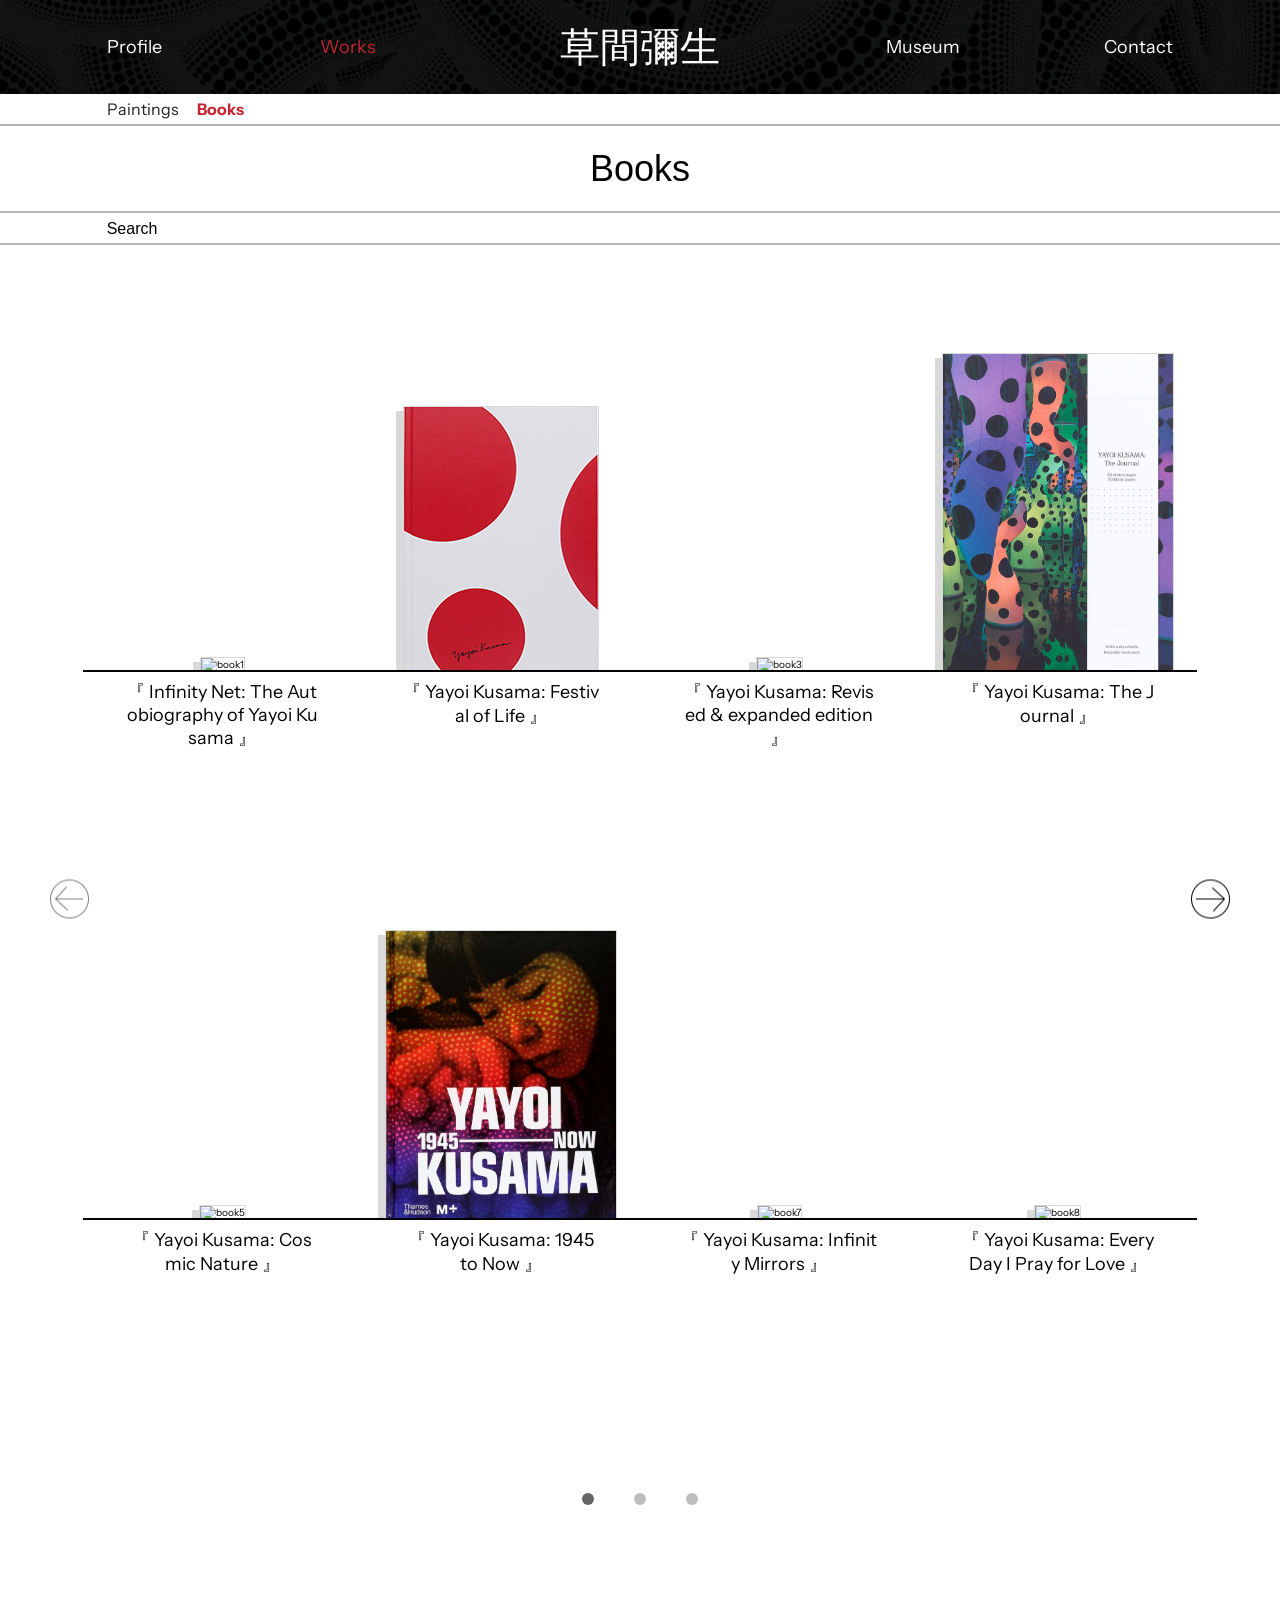
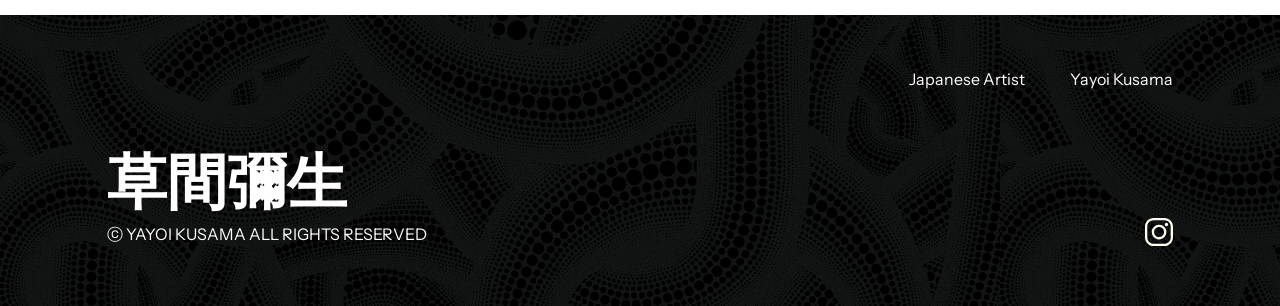
==== sub2-1.html @ afc90d20 "yayoi" ====
<!DOCTYPE html>
<html lang="en">
  <head>
    <meta charset="UTF-8" />
    <meta name="viewport" content="width=device-width, initial-scale=1.0" />
    <title>Books</title>
    <!-- 파비콘 넣기 -->
    <link rel="shortcut icon" href="./images/favicon.ico" />
    <!-- 메인 CSS -->
    <link rel="stylesheet" href="./css/sub2-books.css" />
       <!-- Link Swiper's CSS -->
    <link
      rel="stylesheet"
      href="https://cdn.jsdelivr.net/npm/swiper@11/swiper-bundle.min.css"
    />

    <!-- Swiper JS -->
    <script src="https://cdn.jsdelivr.net/npm/swiper@11/swiper-bundle.min.js"></script>
        <script type="module" src="./js/common.js"></script>
    <script src="./js/JSbooks.js" defer></script>
  </head>
  <body>
    <!-- //////////////////////////////////////////////// -->
    <!-- 1. 상단영역 -->
    <header class="top inbox">
      <div id="spart-menu">
        <nav class="spart-menu inbox">
        <ul>
              <li class="on">
                <a href="sub1.html">Profile</a>
              </li>
              <li>
                <a href="sub2.html">Works</a>
              </li>
              <li>
                <a href="index.html">
                <h1>草間彌生</h1></a>
              </li>
              <li>
                <a href="sub3-1-1visitinfo.html">Museum</a>
              </li>
              <li>
                <a href="index.html#contact-area">Contact
                </a>

              </li>
            </ul>
        </nav>
      </div>

      <!--tit2 제목 -->

      <div class="tit2 inbox">
      <section class="line1">
          <a href="sub2.html">Paintings</a>
        <a href="sub2-1.html">Books</a>
        </section>

<section class="line2">
        <h2>Books</h2></section>

   <section class="line3">
      <form class="search-form">
        <input 
            type="text" 
            placeholder="Search" 
            name="q" 
            id="search-input"
        />
        <button type="submit">검색</button> 
    </form>
        </section>
    </header>

    <div class="book-part inabox">
      <!-- 컨텐츠영역 -->

      <div class="wrap">
        <!-- <section class="booksbox"> 
<ul class="list">
    <li class="book">
    </li>
    <li class="booktxt">
      <h3>제목</h3>
    </li>
  
  </ul>

  </section>  -->
      </div>

      <!-- <div class="section">
      <button class="modal-btn" onclick="openModal()">모달 열기</button>
    </div> -->

      <div id="modal" class="modal">
        <div class="modal-content">
          <span class="close" onclick="closeModal()">&times;</span>
          <div class="flex">
            <section class="modal-img">
              <div
                style="
                  --swiper-navigation-color: #fff;
                  --swiper-pagination-color: #fff;
                "
                class="swiper mySwiper2">
                <div class="swiper-wrapper">
                  <div class="swiper-slide">
                    <div class="big">
                      <img src="./images/book2.jpg" />
                    </div>
                  </div>
                  <div class="swiper-slide">
                    <div class="big">
                      <img src="./images/book2-1.jpg" />
                    </div>
                  </div>
                  <div class="swiper-slide">
                    <div class="big">
                      <img src="./images/book2-2.jpg" />
                    </div>
                  </div>
                  <div class="swiper-slide">
                    <div class="big">
                      <img src="./images/book2-3.jpg" />
                    </div>
                  </div>
                  <!-- <div class="swiper-slide">
          <div class="big">
            <img src="./images/book1.jpg" />
          </div>
        </div> -->
                </div>
                <div class="swiper-button-next"></div>
                <div class="swiper-button-prev"></div>
              </div>
              <div thumbsSlider="" class="swiper mySwiper">
                <div class="swiper-wrapper">
                  <div class="swiper-slide">
                    <div class="small">
                      <img src="./images/book2.jpg" />
                    </div>
                  </div>
                  <div class="swiper-slide">
                    <div class="small">
                      <img src="./images/book2-1.jpg" />
                    </div>
                  </div>
                  <div class="swiper-slide">
                    <div class="small">
                      <img src="./images/book2-2.jpg" />
                    </div>
                  </div>
                  <div class="swiper-slide">
                    <div class="small">
                      <img src="./images/book2-3.jpg" />
                    </div>
                  </div>
                  <!-- <div class="swiper-slide">
          <div class="small">
            <img src="./images/book1.jpg" />
          </div>
        </div> -->
                </div>
              </div>
            </section>

            <!-- 오른쪽 글씨부분 -->
            <!-- <div class="modal-scroll"> -->
            <section class="modal-tit">
              <h3>『 Yayoi Kusama: Festival of Life 』</h3>
              <!-- 두번째줄 -->
              <div class="txtbox">
                <div class="box box1">
                  <strong>Author. </strong>
                  <p class="author">Yayoi Kusama, Jenni SorkinPublisher.</p>
                </div>
                <div class="box box-2">
                  <strong>Publisher. </strong>
                  <p class="publisher">David Zwirner</p>
                </div>
              </div>
              <!-- txtbox 끝 -->

              <div class="box3">
                <strong>Detail </strong>
                <p class="detail">
                  Yayoi Kusama's art is sensual, utopian, and original, and
                  despite its highly personal nature, is loved by diverse
                  audiences around the world. Throughout her career, Kusama has
                  broken down the traditional boundaries between work, artist,
                  and viewer. From paintings to performances, room-sized
                  installations, sculptural installations, literature, film,
                  fashion, design, and interventions within existing
                  architectural structures. Kusama's work ranges beyond major
                  art movements of the late 20th century, including Pop Art and
                  Minimalism. Her work radiates vitality and passion, and is
                  autobiographical and at times confessional. Kusama's work
                  conveys the vitality of a living artist through her work.
                  "Yayoi Kusama: Festival of Life" is an exhibition catalogue
                  covering Kusama's exhibition held at the Chelsea branch of
                  David Zwirner Gallery in New York in late 2017. Includes her
                  iconic “My Eternal Soul” series, new large-scale floral
                  sculptures, polka-dotted environments, and two infinity
                  mirrored rooms. The book offers fresh perspectives on Kusama's
                  work, including new scholarly research and posters by Jenni
                  Sorkin.
                </p>
              </div>
            </section>
          </div>
        </div>
      </div>
      <!-- 모달버튼끝 -->

      <div class="abtn ab1">
        <img src="images/left_btn.png" alt="왼쪽이동버튼" />
      </div>
      <div class="abtn ab2">
        <img src="images/right_btn.png" alt="오른쪽이동버튼" />
      </div>

      <div class="paging-list">
        <div class="dots">
          <span class="dot" data-val="1"></span>
          <span class="dot" data-val="2"></span>
          <span class="dot" data-val="3"></span>
        </div>
      </div>  <!-- paging-list -->
    </div>
    <!-- ///////////////////////////////////////////// -->
      <!-- 6. 하단영역 -->
    <div id="bottom-area">
      <footer class="bottom-area inbox">
        <div class="bottompd">
          <h2 class="temp-tit blind">하단영역</h2>
          <div class="bottom-info-right">
            <h3>Japanese Artist</h3>
            <p>Yayoi Kusama</p>
          </div>

          <section class="bottom-flx">
            <div class="bottom-info">
              <ul>
                <li>
                  <h1>草間彌生</h1>
                </li>
                <li>
                  <p>ⓒ YAYOI KUSAMA ALL RIGHTS RESERVED</p>
                </li>
              </ul>

              <a href="#" target="_blank" id="sns">
                <img src="./images/ico-insta.svg" id="insta" />
              </a>
            </div>
          </section>
        </div>
      </footer>
    </div>
  </body>
</html>
---- css/sub2-books.css ----
@charset "utf-8";
/* 서브 페이지 CSS - sub.css */

/* 공통 외부 CSS 불러오기 */
/* @import url(경로/파일명); */

/* 상단 하단 공통모듈 */
@import url(./common.css);

@import url(./core.css);
/* 초기화CSS */
@import url(./reset.css);

/* 공사중 표시 */
body * {
  outline: 2px dashed #ccc;
}

/***************** 메인 CSS ********************/

/* 제목파트 */
.tit2 .inbox {
  max-width: 1360px;
}
/* 하위메뉴 호버시 */
.line1 > a:hover {
  color: #c52531;
  font-weight: bold;
}

.line1 a.active {
    color: #c52531;
    font-weight: bold;
    background-color: transparent;
}

.line1 {
  display: flex;
  height: 30px;
  border-bottom: 2px solid #b3b3b5;
  align-items: center;
  gap: 18px;
  font-size: 1.6rem;
  /* ?? */
  padding-left: calc(100% / 12);
}

.line2 {
  font-size: 3.6rem;
  text-align: center;
  align-content: center;
  height: 85px;
  border-bottom: 2px solid #b3b3b5;
}

.line3 {
  height: 30px;
  border-bottom: 2px solid #b3b3b5;
  align-content: center;
  margin-bottom: 45px;
  padding-left: calc(100% / 12);
}

/* ////////////////////////////////////////// */

/* for문 전에 */
/*.painting-part ul.cont-box {
    gap: 21.4vh 4.5vh;
}
.cont-box{
    display: flex;
    flex-wrap: wrap;
    height: 100%;
    
}
.painting-part li {
  컨텐츠 세로 배치 
  display: flex;
  flex-direction: column;
  justify-content: space-around;
  align-items: center;
    width: calc((100% - 4.5vh * 2) / 3); */

/* 전체 화면구성 
    aspect-ratio: 340 / 455;
    box-shadow: 0 0 10px #ccc;
    box-sizing: border-box;
    padding: 24px 20px;
    cursor: pointer;}

    .cont-box img{
      max-width: 340px;
    }
    .cont-box h3{
     text-align: center;
     font-size: 1.8rem;
     } */

/* .booksbox {
  max-width: 1360px;
  margin: 0 auto;
}
   */
.wrap {
  max-width: 1114px;
  margin: 0 auto;
}

/* 내부 플렉스박스 */
.booksbox {
  display: flex;
  /* width: calc((100% - -97.5vh * 3) / 4); */
  /* 랩핑박스 - 줄바꿈됨 */
  flex-wrap: wrap;
  justify-content: space-around;
  /* 사이간격: gap */
  /* gap: 위아래 양쪽 */
  overflow: hidden;
}

.wrap ul {
  /* 한줄에 3개 오는 설정값을 찾음 */
  /* width: calc((100% - 4.5vh*3) / 4); */
  aspect-ratio: 266 / 548;
  cursor: pointer;
  text-align: center;

  /* 이미지,글자 셋팅 */
  display: flex;
  flex-direction: column;
  /* justify-content: flex-end; */
  align-items: center;

  /* 패딩, 보더를 크기에 포함하기 : bxb */
  box-sizing: border-box;
  gap: 20px;
}

.abtn {
  position: absolute;
  top: 50%;
  transform: translateY(-50%);
}

.ab1 {
  left: 50px;
}

.ab2 {
  right: 50px;
}

.book {
  width: 266px;
  height: 380px;
  display: flex;
  justify-content: center;
  align-items: end;
  /* 책 그림자 */
  overflow: hidden;
}
.list {
  position: relative;
  /* 부모자격 */
}
.list::after {
  content: "";
  position: absolute;
  top: 380px;
  /* width: 1140px; */
  width: 200%;
  height: 1.5px;
  z-index: 999;
  background-color: black;
}
/* 이미지태그를 배경처럼 넣기 */
.wrap img {
  max-width: 230px;
  border: 1px solid #d9d9d9;
  /* height: 100%; */
  object-fit: cover;
  /* object-fit속성
            이미지를 해당박스에서 이미지처럼
            넘치는 부분을 적당히 잘라서 안보이게하며
            비율 유지를 할 수 있게 해주는 속성
            그 값으로 cover를 사용함! */
  box-shadow: -7px 5px 0px 0 #d9d9d9;
  transform: translateY(5px);
  transition: all 0.3s;
}

.section:hover .book {
  transform: translateY(-20px);
  overflow: visible;
}
.booktxt {
  width: 266px;
  height: 167px;
}
.wrap h3 {
     padding: 10px 35px 0;
    font-size: 1.8rem;
    max-width: 198px;
    text-align: center;
    word-break: break-all;
}

/* 버튼박스 */
.btns-box {
  position: absolute;
  bottom: 5%;
  left: 50%;
  transform: translate(-50%, 0);
  display: flex;
  gap: 5vw;
}

.dots {
  position: relative;
  text-align: center;
  margin: 107px;
}

.dot {
  cursor: pointer;
  height: 12px;
  width: 12px;
  background-color: #bdbdbd;
  border-radius: 50%;
  display: inline-block;
  margin: 0 19px;
}

.active,
.dot:hover {
  background-color: #666666;
}

/* 모달시작 */
.swiper {
  width: 100%;
  height: 100%;
}

.swiper-slide {
  text-align: center;
  font-size: 18px;
  background: #fff;
  display: flex;
  justify-content: center;
  align-items: center;
}

.swiper-slide img {
  display: block;
  width: 100%;
  height: 100%;
  object-fit: cover;
}

.swiper {
  width: 100%;
  height: 300px;
  margin-left: auto;
  margin-right: auto;
}

.swiper-slide {
  background-size: cover;
  background-position: center;
}

.mySwiper2 {
  height: 400px;
  /* width: 100%; */
}
section.modal-img {
  padding-top: 60px;
  width: 50%;
  box-sizing: border-box;
}
.mySwiper {
  height: auto;
  width: 558px;
}

.mySwiper .swiper-slide {
  width: 70px !important;
  height: 100%;
  /* opacity: 0.4; */
}

.swiper-button-next,
.swiper-button-prev {
  color: #000000 !important;
}

/* .mySwiper .swiper-slide-thumb-active {
      opacity: 1;
    } */

.swiper-slide.swiper-slide-visible.swiper-slide-fully-visible {
  width: 100px !important;
}

.swiper-slide img {
  display: block;
  width: 100%;
  height: 100%;
  object-fit: cover;
}
.big{
  height: 100%;
}
.big > img {
  display: inline;
  width: auto;
  height: 100%;
  object-fit: contain;
}

  .small {
    width: auto;
    height: 50px;
}

.small > img {
 object-fit: contain;
}

.swiper-free-mode>.swiper-wrapper {
      margin: 25px 0 0 0 ! important;
    height: auto;
}

/* 4. 모달 스타일 */
.modal {
  display: none;
  position: fixed;
  z-index: 1000;
  left: 0;
  top: 0;
  width: 100%;
  height: 100%;
  background-color: rgba(0, 0, 0, 0.5);
  animation: fadeIn 0.3s ease;
}

.modal-content {
  background-color: white;
  margin: 10% auto;
  /* padding: 30px; */
  /* padding: 30px 0 30px 0; */
  /* border-radius: 10px; */
  border: #000000 solid 1px;
  width: 90%;
  max-width: 1114px;
  height: 560px;
  position: relative;
  animation: slideIn 0.3s ease;
  /* overflow: auto; */
  user-select: none;
}
.modal-content::before {
  content: "";
  width: 1px;
  position: absolute;
  height: 100%;
  left: 50%;
  top: 0;
  background-color: #000000;
  z-index: 999;
}

.flex {
  display: flex;
}

.modal-content > .flex {
  position: relative;
  height: 560px;
  display: flex;
  flex-direction: row;
  z-index: 1;
}

/* section.modal-img {
    position: fixed;
} */

/* .modal-content::after {
  content: "";
  position: absolute;
  inset: 0;
  border: 30px solid #ffffff;
  box-sizing: border-box;
  z-index: 2;
  pointer-events: none;
} */

.modal-tit {
  /* position: absolute; */
  /* left: 50%; */
  /* width: 50%; */
  position: relative;
  height: 100%;
  overflow: auto;
  justify-content: center;
  align-items: center;
  flex-direction: column;
  text-align: center;
  /* margin: 35px 0 25px 30px; */
  /* padding-bottom: 30px; */
  /* box-sizing: border-box; */
}

.modal-tit > h3 {
  font-size: 3.2rem;
  padding: 60px 30px 45px;
  margin: 0;
}
section.modal-tit::before {
    content: "";
    display: block;
    position: sticky;
    top: 0;
    left: 0;
    width: 100%;
    height: 30px;
    background-color: #fff;
}
section.modal-tit::after {
  content: "";
  display: block;
  position: sticky;
  bottom: 0;
  left: 0;
  width: 100%;
  height: 30px;
  background-color: #fff;
}

.txtbox {
  display: flex;
  flex-direction: column;
  gap: 16px;
  padding-bottom: 2.3vw;
  border-bottom: #000 solid 1px;
}
.box {
  display: flex;
  margin-left: 30px;
}
.box3 {
  display: flex;
  flex-direction: column;
  gap: 16px;
  text-align: left;
  padding-top: 30px;
  margin-left: 30px;
  /* * 문단 깔끔하게 정렬하는 코드 */
  text-align: justify;
  /* *단어 깨져서 보이게 */
  /* word-break: break-all; */
  /* padding-bottom: 30px; */
}

.box3 > p {
  margin-right: 15px;
  line-height: 1.4;
}
strong {
  font-size: 1.8rem;
  min-width: 90px;
  text-align: left;
  margin-right: 15px;
  align-content: center;
}

.close {
  color: #aaa;
  float: right;
  font-size: 28px;
  font-weight: bold;
  cursor: pointer;
  position: absolute;
right: 20px;
  top: 0;
  z-index: 3;
}

.close:hover {
  color: #000;
}

.modal-btn {
  position: absolute;
  left: 50%;
  transform: translate(-50%, 0);
  background: transparent;
  border: none;
  width: 100%;
  height: 100%;
  cursor: pointer;
  /* transition: background 0.3s ease; */
  z-index: 999;
}
.disabled {
  /* 투명도를 50%로 설정합니다. */
  opacity: 0.5;

  /* 마우스 이벤트도 무시하게 하려면 (필요한 경우) */
  /* pointer-events: none; */
}

.detail>p {
    padding-bottom: 28px;
}

/* .detail>p 중 마지막에 오는 p태그는 padding-bottom 0로 변경
 */

.detail>p:last-child {
    padding-bottom: 0;
}

.search-form>button {
  display: none;
}

.disabled {
  /* 투명도를 50%로 설정합니다. */
  opacity: 0.5;

  /* 마우스 이벤트도 무시하게 하려면 (필요한 경우) */
  /* pointer-events: none; */
}
.search-form {
    /* 폼의 너비나 위치를 .line3 스타일에 맞춰 조정하세요. */
    width: 100%;
 
    margin: 0 auto; /* 중앙 정렬 */
    text-align: center;
}

/* 검색 입력 칸 스타일 */
#search-input {
    /* **핵심: 테두리와 배경 제거** */
    border: none;             /* 테두리 제거 */
    /* 얇은 밑줄만 남기기 (깔끔함) */
    background: transparent;  /* 배경 투명하게 */
    outline: none;            /* 포커스 시 생기는 파란색 테두리 제거 */
    
    /* 너비 및 텍스트 스타일 */
    width: 100%;
    padding: 10px 0;         /* 상하 패딩만 남기고 좌우는 0 */
    font-size: 1.2em;
    color: #333;             /* 글자색 */
}

/* 포커스 시 밑줄 색상 변경 (선택 사항: 사용자 피드백) */
#search-input:focus {
    border-bottom-color: #c52531; /* 포커스 시 강조 색상 적용 */
}

/* Placeholder 스타일링 (브라우저별 접두사 필요) */
#search-input::placeholder {
    color: #000000;
    font-size: 1.6rem;
    opacity: 1; /* 파이어폭스에서 투명도 문제 해결 */
}
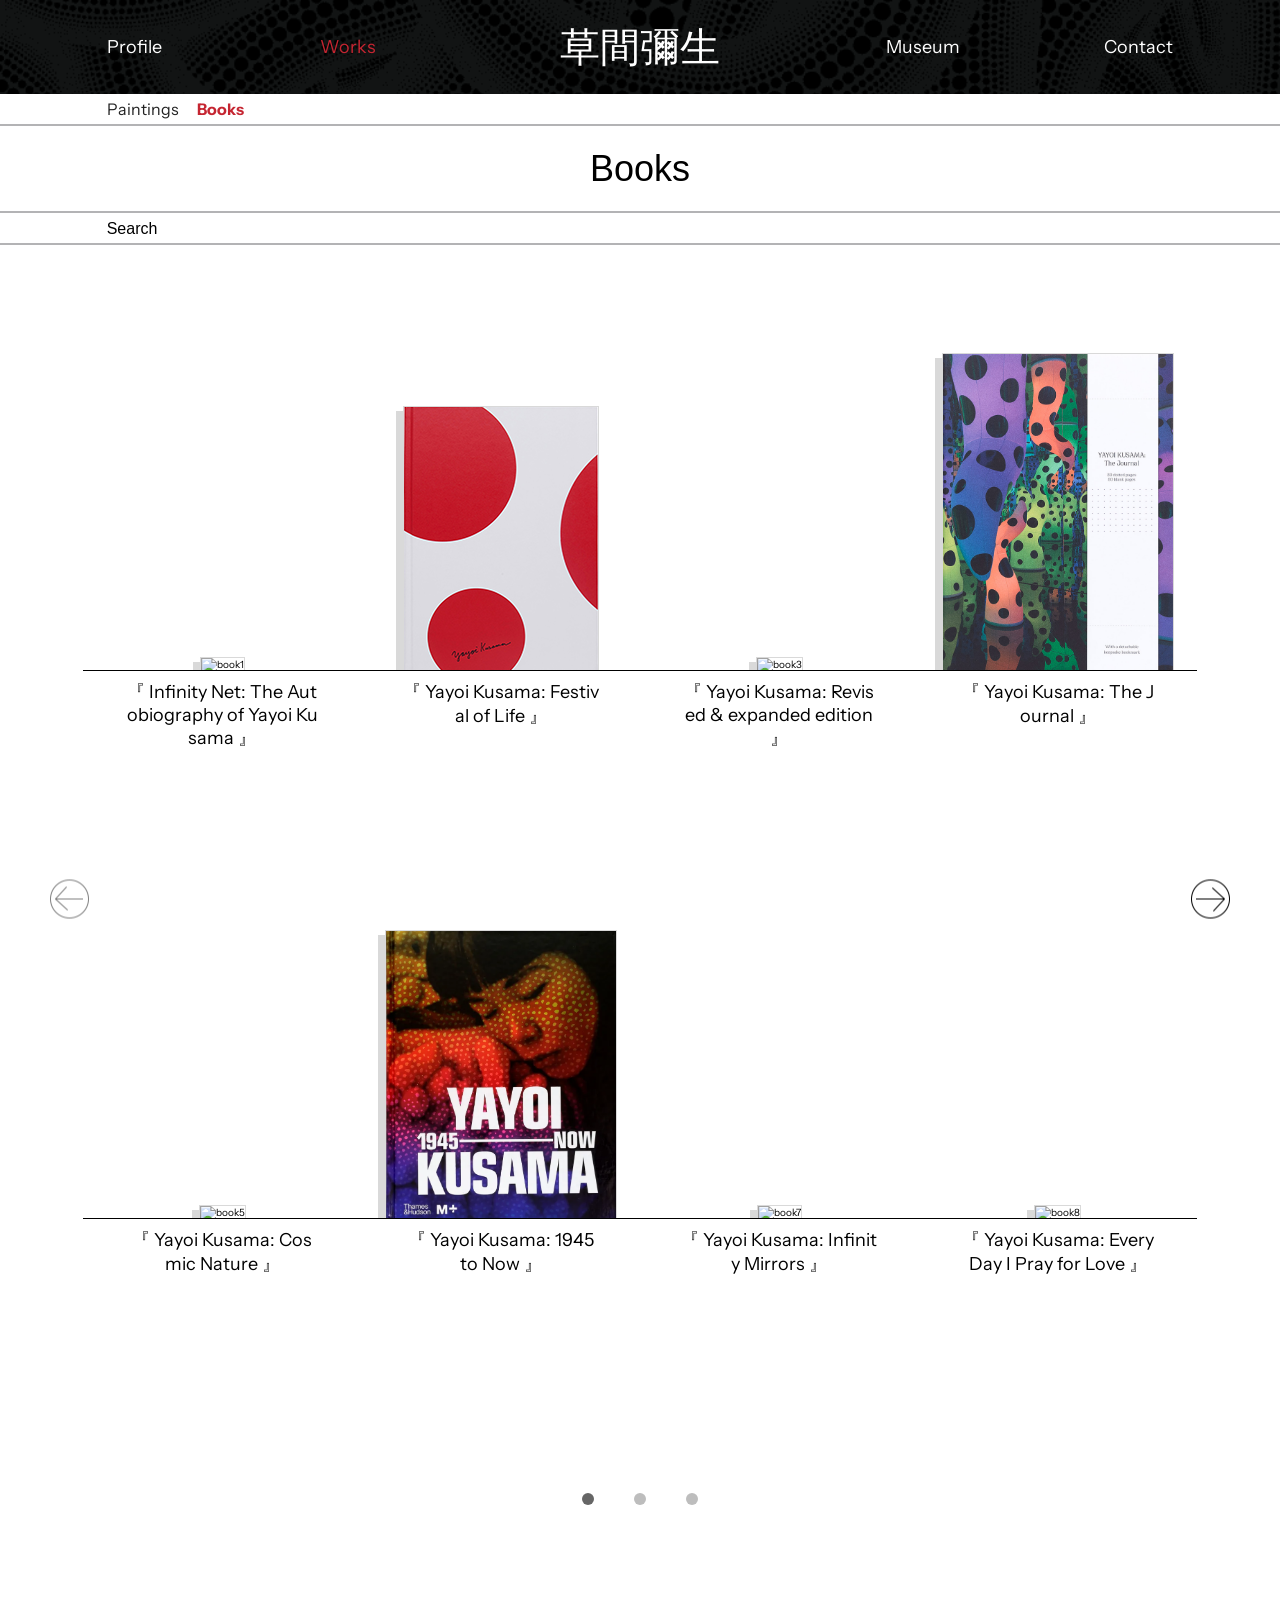
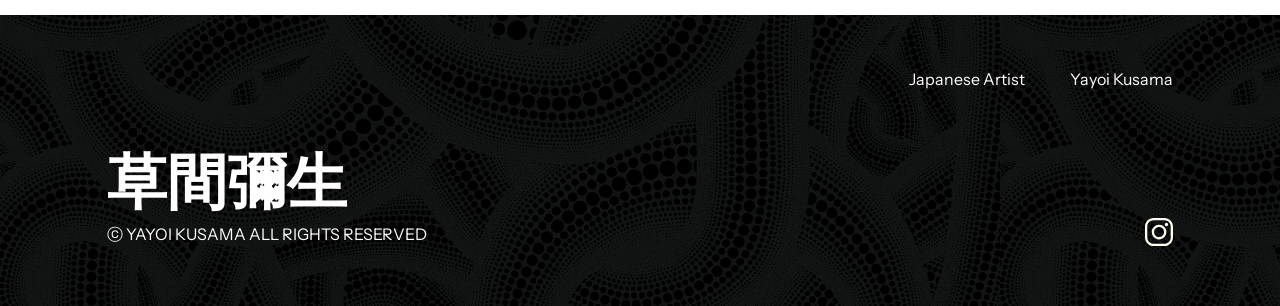
==== commit 99347f2b: "." ====
--- a/sub2-1.html
+++ b/sub2-1.html
@@ -1,4 +1,4 @@
-<!DOCTYPE html>
+<!doctype html>
 <html lang="en">
   <head>
     <meta charset="UTF-8" />
@@ -6,93 +6,147 @@
     <title>Books</title>
     <!-- 파비콘 넣기 -->
     <link rel="shortcut icon" href="./images/favicon.ico" />
+    <!-- 폰트어썸 CDN CSS -->
+    <link
+      rel="stylesheet"
+      href="https://cdnjs.cloudflare.com/ajax/libs/font-awesome/6.2.0/css/all.min.css"
+    />
     <!-- 메인 CSS -->
     <link rel="stylesheet" href="./css/sub2-books.css" />
-       <!-- Link Swiper's CSS -->
+    <!-- Link Swiper's CSS -->
     <link
       rel="stylesheet"
       href="https://cdn.jsdelivr.net/npm/swiper@11/swiper-bundle.min.css"
     />
-
     <!-- Swiper JS -->
     <script src="https://cdn.jsdelivr.net/npm/swiper@11/swiper-bundle.min.js"></script>
-        <script type="module" src="./js/common.js"></script>
+    <script type="module" src="./js/common.js"></script>
     <script src="./js/JSbooks.js" defer></script>
   </head>
   <body>
     <!-- //////////////////////////////////////////////// -->
-    <!-- 1. 상단영역 -->
-    <header class="top inbox">
-      <div id="spart-menu">
-        <nav class="spart-menu inbox">
-        <ul>
-              <li class="on">
-                <a href="sub1.html">Profile</a>
-              </li>
-              <li>
-                <a href="sub2.html">Works</a>
-              </li>
-              <li>
-                <a href="index.html">
-                <h1>草間彌生</h1></a>
-              </li>
-              <li>
-                <a href="sub3-1-1visitinfo.html">Museum</a>
-              </li>
-              <li>
-                <a href="index.html#contact-area">Contact
-                </a>
-
-              </li>
-            </ul>
-        </nav>
-      </div>
-
-      <!--tit2 제목 -->
-
+    <!-- 1. 상단 네비게이션 (fixed - header 밖에 독립) -->
+    <div id="spart-menu">
+      <nav class="spart-menu inbox">
+        <div id="spart-menu2" class="center-box">
+          <ul>
+            <li>
+              <a href="sub1.html" class="mob">Profile</a>
+            </li>
+            <li>
+              <a href="sub2.html" class="mob">Works</a>
+            </li>
+            <li>
+              <a href="index.html"><h1>草間彌生</h1></a>
+            </li>
+            <li>
+              <a href="sub3-1-1visitinfo.html" class="mob">Museum</a>
+            </li>
+            <li>
+              <a href="index.html#contact-area" class="mob">Contact</a>
+            </li>
+          </ul>
+
+          <!-- 모바일용 메뉴박스 -->
+          <section class="menu-box inbox">
+            <div class="menu-group">
+              <nav class="gnb-menu">
+                <ul class="gnb-list">
+                  <li><a href="index.html">Home</a></li>
+                  <li><a href="sub1.html">Profile</a></li>
+                  <li class="sub">
+                    <a href="sub2.html">Works</a>
+                    <div class="sub2">
+                      <div><a href="sub2.html">Paintings</a></div>
+                      <div><a href="sub2-1.html">Books</a></div>
+                    </div>
+                  </li>
+                  <li class="sub">
+                    <a href="sub3-1-1visitinfo.html">Museum</a>
+                    <div class="sub2">
+                      <div>
+                        <a href="sub3-1-1visitinfo.html" class="visitmenu"
+                          >Visit</a
+                        >
+                        <i class="fa-solid fa-chevron-down"></i>
+                        <aside class="sub-list">
+                          <ul class="two-line">
+                            <li><a href="#">Visit Information</a></li>
+                            <li><a href="#">Facilities</a></li>
+                            <li><a href="#">About</a></li>
+                          </ul>
+                        </aside>
+                      </div>
+                      <div>
+                        <a href="sub3-2-1exh.html" class="exhibitionmenu"
+                          >Exhibition</a
+                        >
+                        <i class="fa-solid fa-chevron-down"></i>
+                        <aside class="sub-list">
+                          <ul class="two-line">
+                            <li><a href="#">Current Exhibition</a></li>
+                            <li><a href="#">Past Exhibition</a></li>
+                          </ul>
+                        </aside>
+                      </div>
+                    </div>
+                  </li>
+                  <li><a href="index.html#contact-area">Contact</a></li>
+                </ul>
+              </nav>
+            </div>
+          </section>
+          <!-- 모바일용 끝 -->
+
+          <!-- 햄버거/닫기 버튼 그룹 -->
+          <div class="menubtn-group">
+            <button class="menubtn-search">
+              <i class="fa-solid fa-magnifying-glass"></i>
+            </button>
+            <button class="menubtn-ham">
+              <i class="fa-solid fa-bars"></i>
+              <i class="fa-solid fa-xmark"></i>
+            </button>
+          </div>
+        </div>
+      </nav>
+    </div>
+    <!-- spart-menu 끝 -->
+
+    <!-- //////////////////////////////////////////////// -->
+    <!-- 2. 서브 헤더 (tit2) -->
+    <header class="top">
       <div class="tit2 inbox">
-      <section class="line1">
+        <section class="line1">
           <a href="sub2.html">Paintings</a>
-        <a href="sub2-1.html">Books</a>
+          <a href="sub2-1.html" class="active">Books</a>
         </section>
-
-<section class="line2">
-        <h2>Books</h2></section>
-
-   <section class="line3">
-      <form class="search-form">
-        <input 
-            type="text" 
-            placeholder="Search" 
-            name="q" 
-            id="search-input"
-        />
-        <button type="submit">검색</button> 
-    </form>
+        <section class="line2">
+          <h2>Books</h2>
         </section>
+        <section class="line3">
+          <form class="search-form">
+            <input
+              type="text"
+              placeholder="Search"
+              name="q"
+              id="search-input"
+            />
+            <button type="submit">검색</button>
+          </form>
+        </section>
+      </div>
     </header>
-
+    <!-- header 끝 -->
+
+    <!-- //////////////////////////////////////////////// -->
+    <!-- 3. 컨텐츠 영역 -->
     <div class="book-part inabox">
-      <!-- 컨텐츠영역 -->
-
       <div class="wrap">
-        <!-- <section class="booksbox"> 
-<ul class="list">
-    <li class="book">
-    </li>
-    <li class="booktxt">
-      <h3>제목</h3>
-    </li>
-  
-  </ul>
-
-  </section>  -->
-      </div>
-
-      <!-- <div class="section">
-      <button class="modal-btn" onclick="openModal()">모달 열기</button>
-    </div> -->
-
+        <!-- JS로 동적 생성 -->
+      </div>
+
+      <!-- 모달 -->
       <div id="modal" class="modal">
         <div class="modal-content">
           <span class="close" onclick="closeModal()">&times;</span>
@@ -103,33 +157,21 @@
                   --swiper-navigation-color: #fff;
                   --swiper-pagination-color: #fff;
                 "
-                class="swiper mySwiper2">
+                class="swiper mySwiper2"
+              >
                 <div class="swiper-wrapper">
                   <div class="swiper-slide">
-                    <div class="big">
-                      <img src="./images/book2.jpg" />
-                    </div>
-                  </div>
-                  <div class="swiper-slide">
-                    <div class="big">
-                      <img src="./images/book2-1.jpg" />
-                    </div>
-                  </div>
-                  <div class="swiper-slide">
-                    <div class="big">
-                      <img src="./images/book2-2.jpg" />
-                    </div>
-                  </div>
-                  <div class="swiper-slide">
-                    <div class="big">
-                      <img src="./images/book2-3.jpg" />
-                    </div>
-                  </div>
-                  <!-- <div class="swiper-slide">
-          <div class="big">
-            <img src="./images/book1.jpg" />
-          </div>
-        </div> -->
+                    <div class="big"><img src="./images/book2.jpg" /></div>
+                  </div>
+                  <div class="swiper-slide">
+                    <div class="big"><img src="./images/book2-1.jpg" /></div>
+                  </div>
+                  <div class="swiper-slide">
+                    <div class="big"><img src="./images/book2-2.jpg" /></div>
+                  </div>
+                  <div class="swiper-slide">
+                    <div class="big"><img src="./images/book2-3.jpg" /></div>
+                  </div>
                 </div>
                 <div class="swiper-button-next"></div>
                 <div class="swiper-button-prev"></div>
@@ -137,51 +179,34 @@
               <div thumbsSlider="" class="swiper mySwiper">
                 <div class="swiper-wrapper">
                   <div class="swiper-slide">
-                    <div class="small">
-                      <img src="./images/book2.jpg" />
-                    </div>
-                  </div>
-                  <div class="swiper-slide">
-                    <div class="small">
-                      <img src="./images/book2-1.jpg" />
-                    </div>
-                  </div>
-                  <div class="swiper-slide">
-                    <div class="small">
-                      <img src="./images/book2-2.jpg" />
-                    </div>
-                  </div>
-                  <div class="swiper-slide">
-                    <div class="small">
-                      <img src="./images/book2-3.jpg" />
-                    </div>
-                  </div>
-                  <!-- <div class="swiper-slide">
-          <div class="small">
-            <img src="./images/book1.jpg" />
-          </div>
-        </div> -->
+                    <div class="small"><img src="./images/book2.jpg" /></div>
+                  </div>
+                  <div class="swiper-slide">
+                    <div class="small"><img src="./images/book2-1.jpg" /></div>
+                  </div>
+                  <div class="swiper-slide">
+                    <div class="small"><img src="./images/book2-2.jpg" /></div>
+                  </div>
+                  <div class="swiper-slide">
+                    <div class="small"><img src="./images/book2-3.jpg" /></div>
+                  </div>
                 </div>
               </div>
             </section>
 
             <!-- 오른쪽 글씨부분 -->
-            <!-- <div class="modal-scroll"> -->
             <section class="modal-tit">
               <h3>『 Yayoi Kusama: Festival of Life 』</h3>
-              <!-- 두번째줄 -->
               <div class="txtbox">
                 <div class="box box1">
                   <strong>Author. </strong>
-                  <p class="author">Yayoi Kusama, Jenni SorkinPublisher.</p>
+                  <p class="author">Yayoi Kusama, Jenni Sorkin</p>
                 </div>
                 <div class="box box-2">
                   <strong>Publisher. </strong>
                   <p class="publisher">David Zwirner</p>
                 </div>
               </div>
-              <!-- txtbox 끝 -->
-
               <div class="box3">
                 <strong>Detail </strong>
                 <p class="detail">
@@ -200,7 +225,7 @@
                   "Yayoi Kusama: Festival of Life" is an exhibition catalogue
                   covering Kusama's exhibition held at the Chelsea branch of
                   David Zwirner Gallery in New York in late 2017. Includes her
-                  iconic “My Eternal Soul” series, new large-scale floral
+                  iconic "My Eternal Soul" series, new large-scale floral
                   sculptures, polka-dotted environments, and two infinity
                   mirrored rooms. The book offers fresh perspectives on Kusama's
                   work, including new scholarly research and posters by Jenni
@@ -211,7 +236,7 @@
           </div>
         </div>
       </div>
-      <!-- 모달버튼끝 -->
+      <!-- 모달 끝 -->
 
       <div class="abtn ab1">
         <img src="images/left_btn.png" alt="왼쪽이동버튼" />
@@ -226,10 +251,12 @@
           <span class="dot" data-val="2"></span>
           <span class="dot" data-val="3"></span>
         </div>
-      </div>  <!-- paging-list -->
+      </div>
     </div>
-    <!-- ///////////////////////////////////////////// -->
-      <!-- 6. 하단영역 -->
+    <!-- book-part 끝 -->
+
+    <!-- //////////////////////////////////////////////// -->
+    <!-- 4. 하단영역 -->
     <div id="bottom-area">
       <footer class="bottom-area inbox">
         <div class="bottompd">
@@ -238,18 +265,12 @@
             <h3>Japanese Artist</h3>
             <p>Yayoi Kusama</p>
           </div>
-
           <section class="bottom-flx">
             <div class="bottom-info">
               <ul>
-                <li>
-                  <h1>草間彌生</h1>
-                </li>
-                <li>
-                  <p>ⓒ YAYOI KUSAMA ALL RIGHTS RESERVED</p>
-                </li>
+                <li><h1>草間彌生</h1></li>
+                <li><p>ⓒ YAYOI KUSAMA ALL RIGHTS RESERVED</p></li>
               </ul>
-
               <a href="#" target="_blank" id="sns">
                 <img src="./images/ico-insta.svg" id="insta" />
               </a>
--- a/css/sub2-books.css
+++ b/css/sub2-books.css
@@ -17,6 +17,24 @@
 }
 
 /***************** 메인 CSS ********************/
+
+/* spart-menu 공통 fixed 설정 */
+#spart-menu {
+  position: fixed;
+  top: 0;
+  left: 50%;
+  translate: -50% 0;
+  width: 100%;
+  max-width: 1360px;
+  height: 94px;
+  z-index: 999;
+  background: url(../images/background.gif) no-repeat center top / cover;
+}
+
+/* header.top: fixed spart-menu(94px) 아래에 배치 */
+header.top {
+  margin-top: 94px;
+}
 
 /* 제목파트 */
 .tit2 .inbox {
@@ -109,13 +127,22 @@
 /* 내부 플렉스박스 */
 .booksbox {
   display: flex;
-  /* width: calc((100% - -97.5vh * 3) / 4); */
-  /* 랩핑박스 - 줄바꿈됨 */
   flex-wrap: wrap;
   justify-content: space-around;
-  /* 사이간격: gap */
-  /* gap: 위아래 양쪽 */
+  position: relative;
   overflow: hidden;
+}
+
+.book-line-wrap::after {
+  content: "";
+  position: absolute;
+  top: 380px;
+  left: 50%;
+  translate: -50% 0;
+  width: 120%;
+  height: 1px;
+  z-index: 3;
+  background-color: black;
 }
 
 .wrap ul {
@@ -155,24 +182,14 @@
   height: 380px;
   display: flex;
   justify-content: center;
-  align-items: end;
-  /* 책 그림자 */
+  align-items: flex-end;
   overflow: hidden;
 }
 .list {
   position: relative;
-  /* 부모자격 */
-}
-.list::after {
-  content: "";
-  position: absolute;
-  top: 380px;
-  /* width: 1140px; */
-  width: 200%;
-  height: 1.5px;
-  z-index: 999;
-  background-color: black;
-}
+}
+
+
 /* 이미지태그를 배경처럼 넣기 */
 .wrap img {
   max-width: 230px;
@@ -231,9 +248,17 @@
   margin: 0 19px;
 }
 
-.active,
+.dot.active,
 .dot:hover {
   background-color: #666666;
+}
+
+/* 메뉴 활성화 링크 색상 */
+.spart-menu a.active,
+.gnb-list a.active,
+.line1 a.active {
+  color: #c52531 !important;
+  background-color: transparent !important;
 }
 
 /* 모달시작 */
@@ -337,7 +362,7 @@
 .modal {
   display: none;
   position: fixed;
-  z-index: 1000;
+  z-index: 333;
   left: 0;
   top: 0;
   width: 100%;
@@ -369,7 +394,7 @@
   left: 50%;
   top: 0;
   background-color: #000000;
-  z-index: 999;
+  z-index: 333;
 }
 
 .flex {
@@ -503,7 +528,7 @@
   height: 100%;
   cursor: pointer;
   /* transition: background 0.3s ease; */
-  z-index: 999;
+  z-index: 10;
 }
 .disabled {
   /* 투명도를 50%로 설정합니다. */
@@ -567,5 +592,407 @@
 #search-input::placeholder {
     color: #000000;
     font-size: 1.6rem;
-    opacity: 1; /* 파이어폭스에서 투명도 문제 해결 */
+    opacity: 1;
+}
+
+/* ====================================================
+   미디어쿼리
+   ==================================================== */
+
+/* 1200px 이하 */
+@media screen and (max-width: 1200px) {
+  .wrap {
+    max-width: 900px;
+  }
+  .book {
+    width: 220px;
+    height: 320px;
+  }
+  .book-line-wrap::after {
+    top: 320px;
+  }
+  .wrap img {
+    max-width: 190px;
+  }
+  .booktxt {
+    width: 220px;
+  }
+  .wrap h3 {
+    font-size: 1.6rem;
+    max-width: 180px;
+    padding: 8px 20px 0;
+  }
+}
+
+/* 1024px 이하 */
+@media screen and (max-width: 1024px) {
+  html {
+    font-size: 8px;
+  }
+  .wrap {
+    max-width: 760px;
+  }
+  .book {
+    width: 200px;
+    height: 290px;
+  }
+  .book-line-wrap::after {
+    top: 290px;
+  }
+  .wrap img {
+    max-width: 170px;
+  }
+  .booktxt {
+    width: 200px;
+  }
+  .wrap ul {
+    aspect-ratio: auto;
+  }
+  /* 모달 가로 → 세로 전환 */
+  .modal-content {
+    height: auto;
+    max-height: 90vh;
+    overflow: auto;
+  }
+  .modal-content > .flex {
+    flex-direction: column;
+    height: auto;
+  }
+  section.modal-img {
+    width: 100%;
+    padding-top: 30px;
+  }
+  .mySwiper2 {
+    height: 300px;
+  }
+  .mySwiper {
+    width: 100%;
+  }
+  .modal-content::before {
+    display: none;
+  }
+  .modal-tit {
+    width: 100%;
+    height: auto;
+  }
+}
+
+/* 800px 이하 - 모바일 */
+@media screen and (max-width: 800px) {
+  body {
+    overflow-x: hidden;
+    max-width: 100%;
+  }
+
+  /* ── header: sticky 해제, 일반 흐름으로 ── */
+  header.top {
+    position: static;
+  }
+
+  /* ── #spart-menu: 화면 상단 fixed 고정 ── */
+  #spart-menu {
+    position: fixed;
+    top: 0;
+    left: 0 !important;
+    translate: none;
+    width: 100%;
+    height: 94px;
+    z-index: 999;
+    background: url(../images/background.gif) no-repeat center top / cover;
+  }
+
+  /* ── center-box: 모바일 헤더 컨테이너 ── */
+  .center-box {
+    width: 100%;
+    max-width: 100%;
+    position: relative;
+    box-sizing: border-box;
+    height: 94px;
+    display: flex;
+    align-items: center;
+    justify-content: center;
+  }
+
+  /* 데스크탑 nav ul 전체 숨기기 */
+  .spart-menu ul {
+    display: none !important;
+  }
+  /* center-box 직속 ul(로고 포함 메뉴)만 flex로 살리기 */
+  #spart-menu2 > ul {
+    display: flex !important;
+    justify-content: center;
+    align-items: center;
+    height: 94px;
+    padding: 0;
+  }
+  #spart-menu2 > ul > li {
+    display: none;
+  }
+  /* 로고(3번째 li)만 보이기 */
+  #spart-menu2 > ul > li:nth-child(3) {
+    display: block;
+    text-align: center;
+  }
+
+  /* ── header.top: spart-menu(fixed 94px) 아래로 밀기 ── */
+  header.top {
+    margin-top: 94px;
+  }
+  .tit2 .inbox {
+    padding: 0;
+  }
+  .line1 {
+    padding-left: 4vw;
+  }
+  .line3 {
+    padding-left: 4vw;
+  }
+
+  /* ── 햄버거 버튼 그룹 ── */
+  .menubtn-group {
+    display: flex !important;
+    position: absolute;
+    top: 50%;
+    translate: 0 -50%;
+    right: 20px;
+    gap: 20px;
+  }
+  .menubtn-group > button {
+    background-color: transparent;
+    border: none;
+    font-size: 3rem;
+    cursor: pointer;
+    color: #ffffff;
+  }
+  .menubtn-ham i:nth-child(2) {
+    display: none;
+  }
+  #spart-menu2.menu-open .menubtn-ham i:nth-child(1) {
+    display: none;
+  }
+  #spart-menu2.menu-open .menubtn-ham i:nth-child(2) {
+    display: block;
+  }
+
+  /* ── 모바일 메뉴박스 슬라이드 ── */
+  .menu-box {
+    display: block !important;
+    position: fixed;
+    top: 94px;
+    left: 100%;
+    width: 100%;
+    height: calc(100vh - 94px);
+    background-color: #fff;
+    z-index: 9999;
+    transition: left 0.5s ease-in-out;
+    overflow-y: auto;
+  }
+  #spart-menu2.menu-open .menu-box {
+    left: 0;
+    translate: none;
+  }
+
+  /* 메뉴그룹 */
+  .menu-group {
+    display: flex;
+    flex-direction: column;
+    background-color: white;
+    box-sizing: border-box;
+  }
+  nav.gnb-menu {
+    width: 100%;
+  }
+  .gnb-menu ul {
+    display: flex !important;
+    flex-direction: column;
+    height: auto;
+    margin: 0;
+    padding: 0;
+    align-items: flex-start;
+  }
+  .gnb-list > li {
+    width: 100%;
+    border-bottom: 1px solid #000;
+    padding: 3.2rem;
+    box-sizing: border-box;
+  }
+  .gnb-list > li:nth-child(3),
+  .gnb-list > li:nth-child(4) {
+    padding: 3.2rem 3.2rem calc(2.5vh * 2 + 3.2rem) 3.2rem;
+  }
+  .gnb-list > li > a {
+    color: #000 !important;
+    font-size: 2.5vh !important;
+    text-decoration: none;
+    width: 33%;
+    margin: 0 0 0 calc(100% / 12);
+    text-align: left;
+  }
+  .sub {
+    display: flex;
+    width: 100%;
+  }
+  .sub2 {
+    position: absolute;
+    width: 40%;
+    text-align: left;
+    right: calc(100% / 12);
+  }
+  .sub2 > div {
+    font-size: 2.5vh;
+    position: relative;
+  }
+  .sub2 a {
+    color: #000 !important;
+    font-size: 2vh !important;
+    text-decoration: none;
+  }
+  .sub-list {
+    display: none;
+    overflow: hidden;
+    max-height: 0;
+    transition: max-height 0.3s ease;
+  }
+  .sub-list.active {
+    display: block;
+    max-height: 500px;
+  }
+  .two-line li a {
+    color: #000 !important;
+    font-size: 1.8vh !important;
+  }
+  .fa-chevron-down {
+    cursor: pointer;
+    transition: transform 0.3s ease;
+    margin-left: 8px;
+  }
+  .fa-chevron-down.active {
+    transform: rotate(180deg);
+  }
+
+  body.menu-open {
+    overflow: hidden;
+    position: fixed;
+    width: 100%;
+    height: 100vh;
+  }
+  /* 메뉴 열릴 때 뒤 콘텐츠 클릭 방지 오버레이 */
+  body.menu-open::after {
+    content: "";
+    position: fixed;
+    top: 94px;
+    left: 0;
+    width: 100%;
+    height: 100%;
+    z-index: 9998;
+    background-color: transparent;
+  }
+  /* 메뉴 열릴 때 책 영역 클릭/선 완전 차단 */
+  body.menu-open .book-part {
+    pointer-events: none;
+  }
+  body.menu-open .book-line-wrap::after {
+    display: none;
+  }
+  body.menu-open .booksbox {
+    visibility: hidden;
+  }
+
+  /* ── 책 레이아웃 모바일 ── */
+  .wrap {
+    max-width: 100%;
+    padding: 0 4vw;
+    box-sizing: border-box;
+  }
+  .booksbox {
+    justify-content: space-around;
+    gap: 20px 0;
+  }
+  .wrap ul {
+    width: calc(50% - 10px);
+    aspect-ratio: auto;
+  }
+  .book {
+    width: 100%;
+    max-width: 150px;
+  }
+  .booksbox::after {
+    top: 210px;
+  }
+  .wrap img {
+    max-width: 130px;
+  }
+  .booktxt {
+    width: 100%;
+    max-width: 150px;
+    height: auto;
+  }
+  .wrap h3 {
+    font-size: 1.3rem;
+    padding: 6px 8px 0;
+    max-width: 100%;
+    word-break: keep-all;
+  }
+
+  /* 좌우 버튼 */
+  .abtn.ab1 { left: 10px; }
+  .abtn.ab2 { right: 10px; }
+  .abtn img { width: 28px; }
+
+  /* 모달 모바일 */
+  .modal-content {
+    margin: 5% auto;
+    width: 95%;
+    height: auto;
+    max-height: 88vh;
+    overflow: hidden;
+  }
+  .modal-content > .flex {
+    flex-direction: column;
+    height: auto;
+    overflow-y: auto;
+    max-height: 88vh;
+  }
+  .modal-content::before { display: none; }
+  section.modal-img {
+    width: 100%;
+    padding-top: 40px;
+    box-sizing: border-box;
+  }
+  .mySwiper2 { height: 240px; }
+  .mySwiper { width: 100%; }
+  .modal-tit {
+    width: 100%;
+    height: auto;
+  }
+  .modal-tit > h3 {
+    font-size: 2rem;
+    padding: 20px 15px 15px;
+  }
+  strong {
+    min-width: 70px;
+    font-size: 1.5rem;
+  }
+  .box { margin-left: 12px; }
+  .box3 { margin-left: 12px; padding-top: 15px; }
+}
+
+/* 480px 이하 */
+@media screen and (max-width: 480px) {
+  .book {
+    max-width: 120px;
+    height: 175px;
+  }
+  .book-line-wrap::after {
+    top: 175px;
+  }
+  .wrap img {
+    max-width: 100px;
+  }
+  .wrap h3 {
+    font-size: 1.1rem;
+  }
+  .dots {
+    margin: 50px 10px;
+  }
 }
